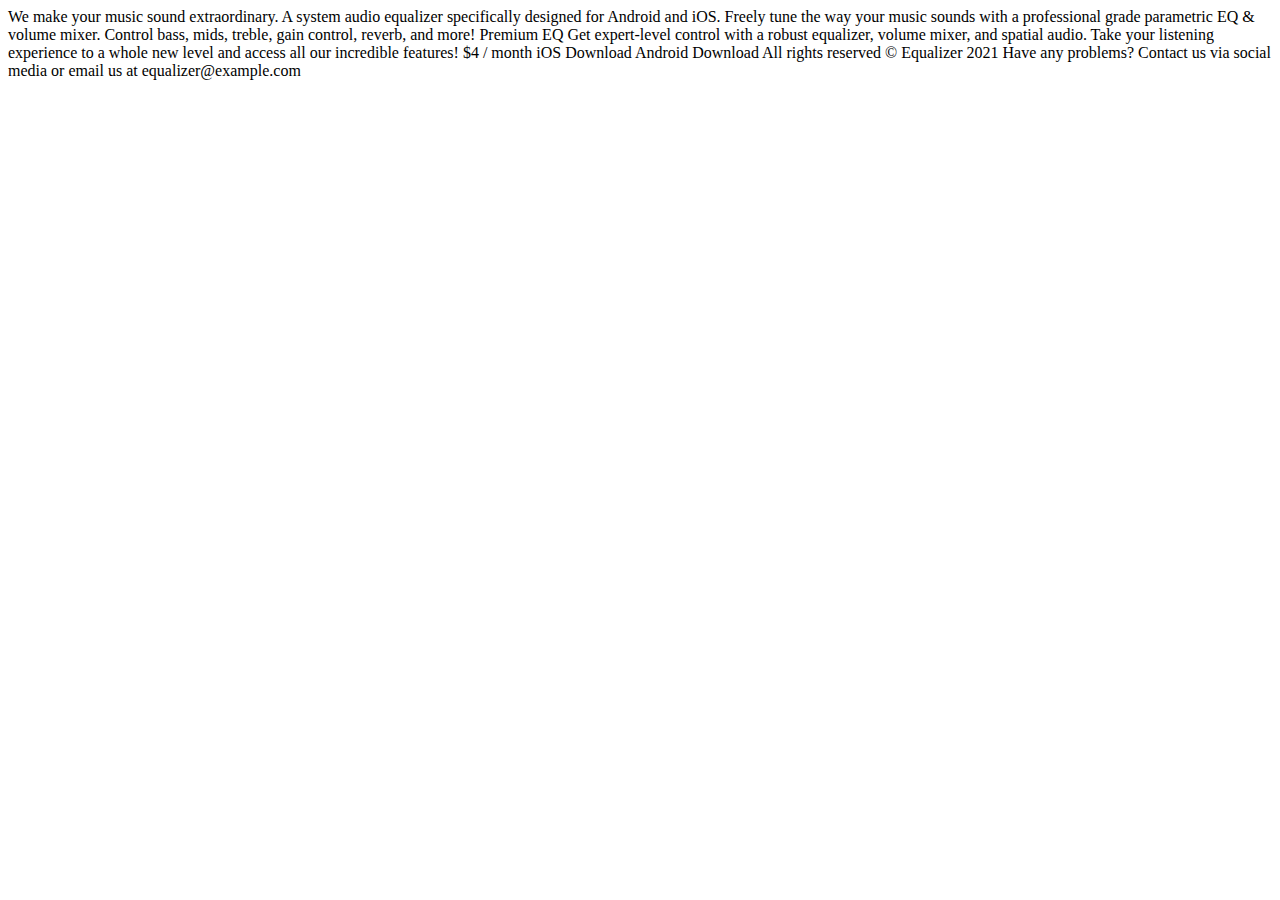
==== starter-code/index.html @ 89085e1c "uploading the starter kit" ====
<!DOCTYPE html>
<html lang="en">
<head>
  <meta charset="UTF-8">
  <meta name="viewport" content="width=device-width, initial-scale=1.0">

  <link rel="icon" type="image/png" sizes="32x32" href="./assets/favicon-32x32.png">
  
  <title>Frontend Mentor | Equalizer landing page</title>
</head>
<body>

  We make your music sound extraordinary.

  A system audio equalizer specifically designed for Android and iOS. Freely tune the 
  way your music sounds with a professional grade parametric EQ & volume mixer. Control 
  bass, mids, treble, gain control, reverb, and more!

  Premium EQ

  Get expert-level control with a robust equalizer, volume mixer, and spatial audio. Take 
  your listening experience to a whole new level and access all our incredible features!

  $4 / month

  iOS Download
  Android Download

  All rights reserved © Equalizer 2021
  Have any problems? Contact us via social media or email us at equalizer@example.com

</body>
</html>
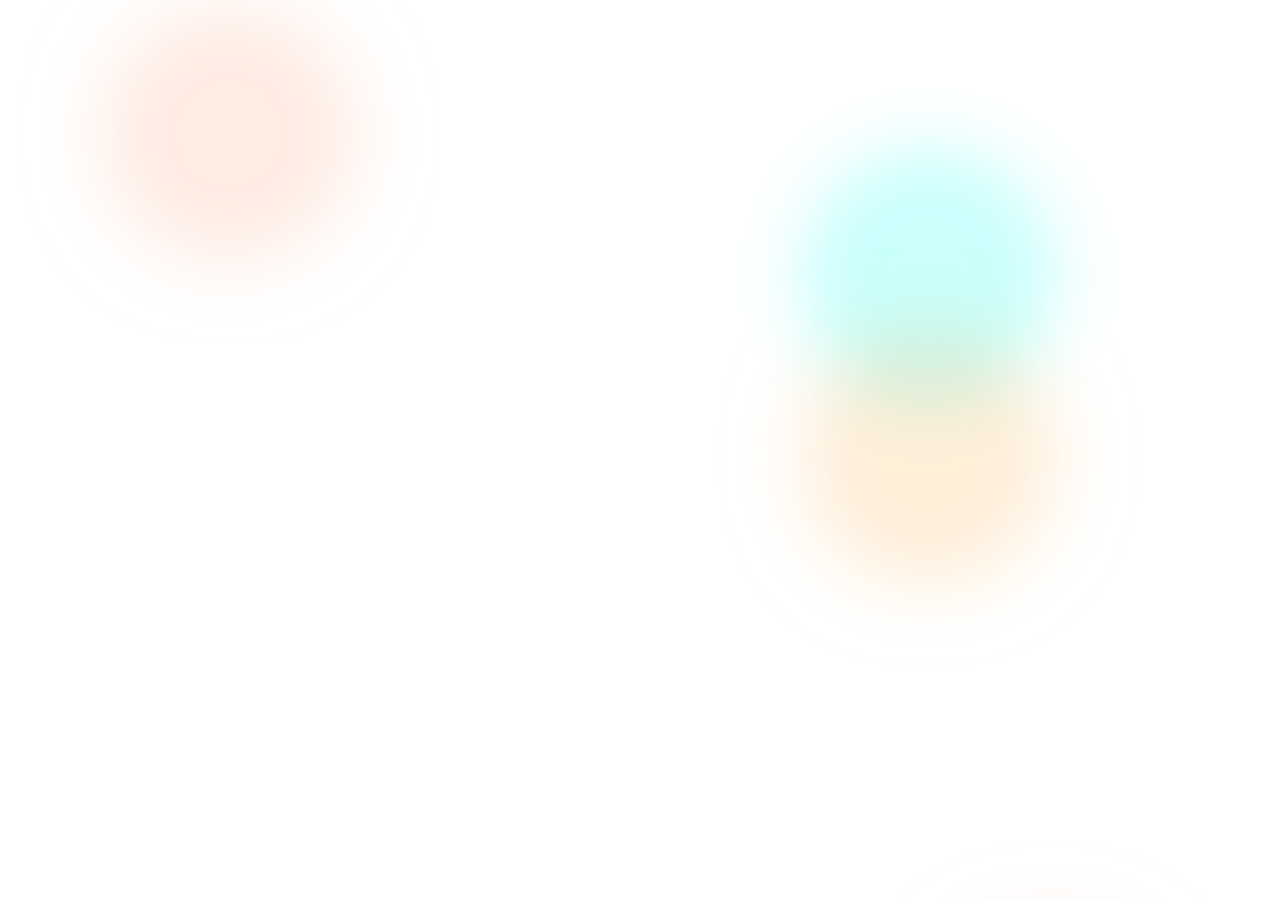
==== commit 59808f90: "setting up" ====
--- a/starter-code/index.html
+++ b/starter-code/index.html
@@ -1,33 +1,26 @@
 <!DOCTYPE html>
 <html lang="en">
-<head>
-  <meta charset="UTF-8">
-  <meta name="viewport" content="width=device-width, initial-scale=1.0">
+  <head>
+    <meta charset="UTF-8" />
+    <meta name="viewport" content="width=device-width, initial-scale=1.0" />
 
-  <link rel="icon" type="image/png" sizes="32x32" href="./assets/favicon-32x32.png">
-  
-  <title>Frontend Mentor | Equalizer landing page</title>
-</head>
-<body>
+    <link
+      rel="icon"
+      type="image/png"
+      sizes="32x32"
+      href="./assets/favicon-32x32.png"
+    />
 
-  We make your music sound extraordinary.
+    <style>
+      * {
+        margin: 0;
+        padding: 0;
+        box-sizing: border-box;
+      }
+    </style>
+    <link rel="stylesheet" href="styles.css" />
 
-  A system audio equalizer specifically designed for Android and iOS. Freely tune the 
-  way your music sounds with a professional grade parametric EQ & volume mixer. Control 
-  bass, mids, treble, gain control, reverb, and more!
-
-  Premium EQ
-
-  Get expert-level control with a robust equalizer, volume mixer, and spatial audio. Take 
-  your listening experience to a whole new level and access all our incredible features!
-
-  $4 / month
-
-  iOS Download
-  Android Download
-
-  All rights reserved © Equalizer 2021
-  Have any problems? Contact us via social media or email us at equalizer@example.com
-
-</body>
-</html>+    <title>Equalizer landing page| MB</title>
+  </head>
+  <body></body>
+</html>
--- a/starter-code/styles.css
+++ b/starter-code/styles.css
@@ -0,0 +1,11 @@
+:root {
+}
+
+body {
+  background-image: url("./assets/bg-main-desktop.png");
+  background-repeat: no-repeat;
+  background-position: 0% 20%;
+
+  background-size: cover;
+  min-height: 100vh;
+}
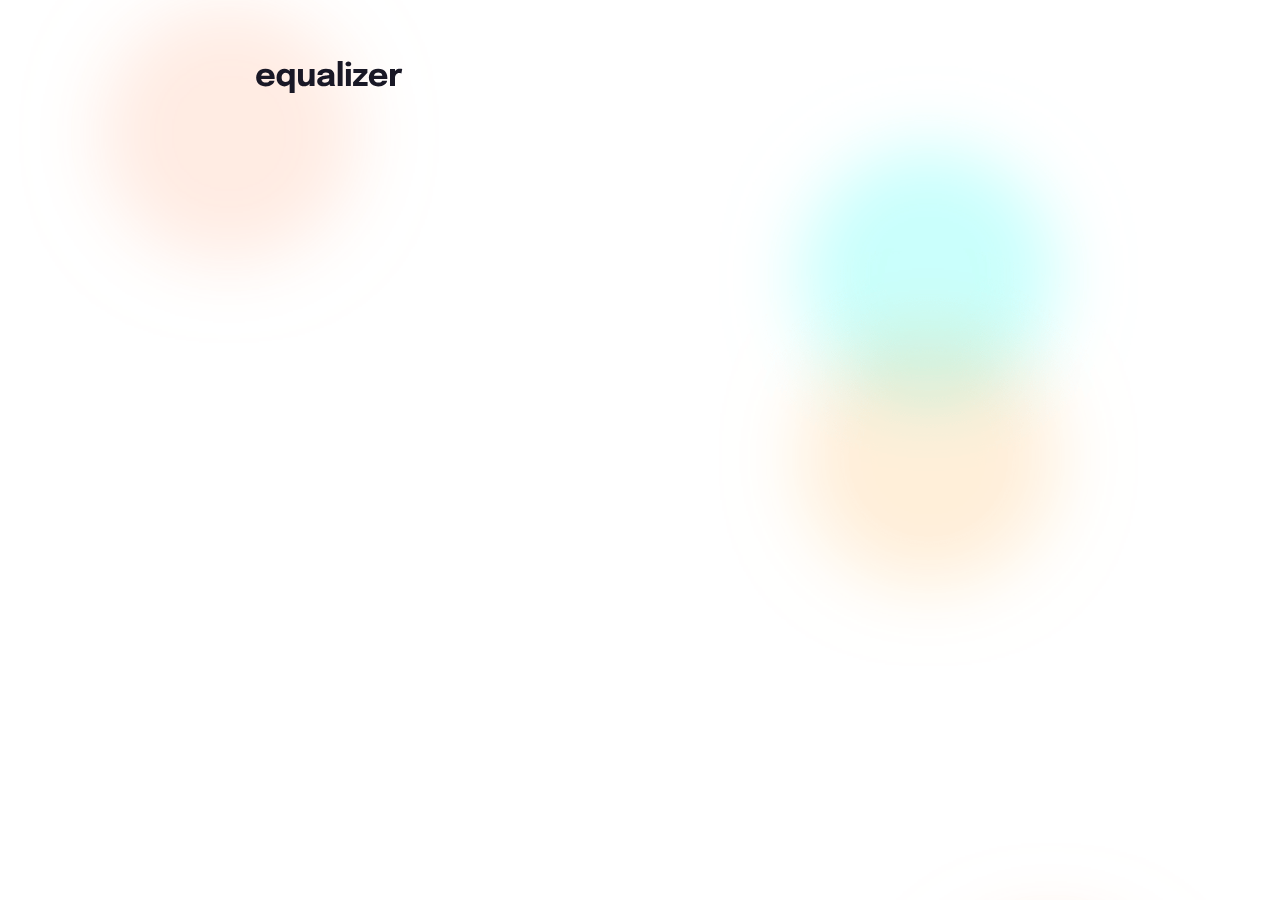
==== commit fb5f1c8d: "set logo positioning" ====
--- a/starter-code/index.html
+++ b/starter-code/index.html
@@ -22,5 +22,9 @@
 
     <title>Equalizer landing page| MB</title>
   </head>
-  <body></body>
+  <body>
+    <div class="container">
+      <img src="./assets/logo.svg" class="logo" alt="" aria-hidden="true" />
+    </div>
+  </body>
 </html>
--- a/starter-code/styles.css
+++ b/starter-code/styles.css
@@ -9,3 +9,13 @@
   background-size: cover;
   min-height: 100vh;
 }
+
+.container {
+  position: relative;
+  width: 65%;
+  left: 20%;
+}
+
+.logo {
+  margin-top: 60px;
+}
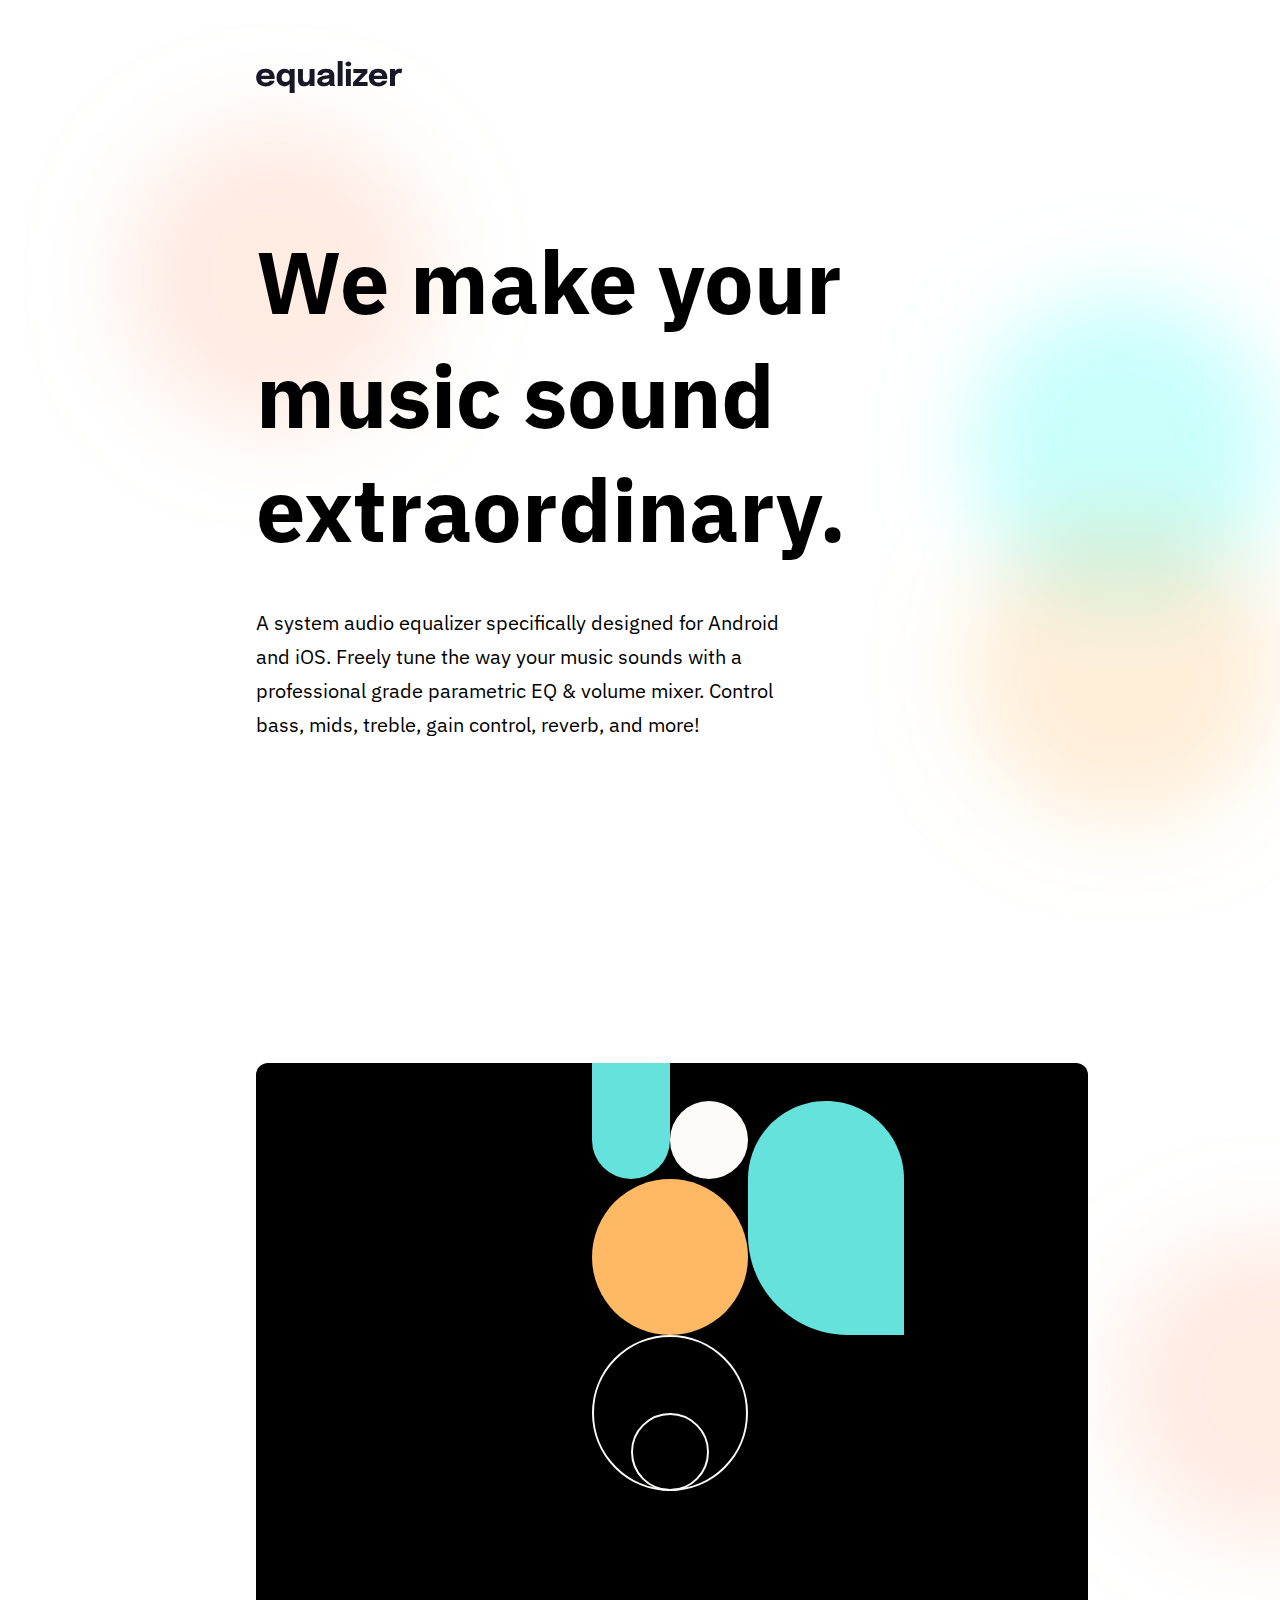
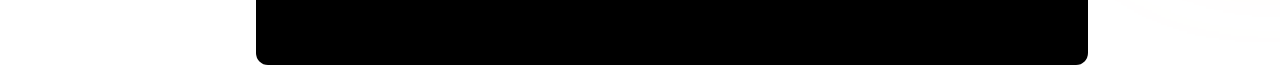
==== commit 7987845a: "adding more components" ====
--- a/starter-code/index.html
+++ b/starter-code/index.html
@@ -25,6 +25,21 @@
   <body>
     <div class="container">
       <img src="./assets/logo.svg" class="logo" alt="" aria-hidden="true" />
+      <h1>We make your music sound extraordinary.</h1>
+      <p>
+        A system audio equalizer specifically designed for Android and iOS.
+        Freely tune the way your music sounds with a professional grade
+        parametric EQ & volume mixer. Control bass, mids, treble, gain control,
+        reverb, and more!
+      </p>
+      <div class="black-background">
+        <img
+          src="./assets/bg-pattern-2.svg"
+          class="pattern-2"
+          alt=""
+          aria-hidden="true"
+        />
+      </div>
     </div>
   </body>
 </html>
--- a/starter-code/styles.css
+++ b/starter-code/styles.css
@@ -1,13 +1,15 @@
+@import url("https://fonts.googleapis.com/css2?family=IBM+Plex+Sans:wght@400;700&display=swap");
 :root {
+  --font: "IBM Plex Sans", sans-serif;
 }
 
 body {
   background-image: url("./assets/bg-main-desktop.png");
   background-repeat: no-repeat;
   background-position: 0% 20%;
-
   background-size: cover;
   min-height: 100vh;
+  font-family: var(--font);
 }
 
 .container {
@@ -19,3 +21,35 @@
 .logo {
   margin-top: 60px;
 }
+
+h1 {
+  font-weight: 700;
+  font-size: 88px;
+  margin-top: 127px;
+  margin-bottom: 40px;
+  margin-right: 50px;
+}
+
+.container p {
+  font-weight: 400;
+  line-height: 34px;
+  margin-right: 300px;
+  font-size: 20px;
+  margin-bottom: 321px;
+}
+
+.black-background {
+  background-color: black;
+  border-radius: 12px;
+  overflow: hidden;
+  padding-bottom: 130px;
+}
+
+.black-background .pattern-2 {
+  position: relative;
+  bottom: 40px;
+  margin-left: 336px;
+
+  height: 468px;
+  width: 312px;
+}
